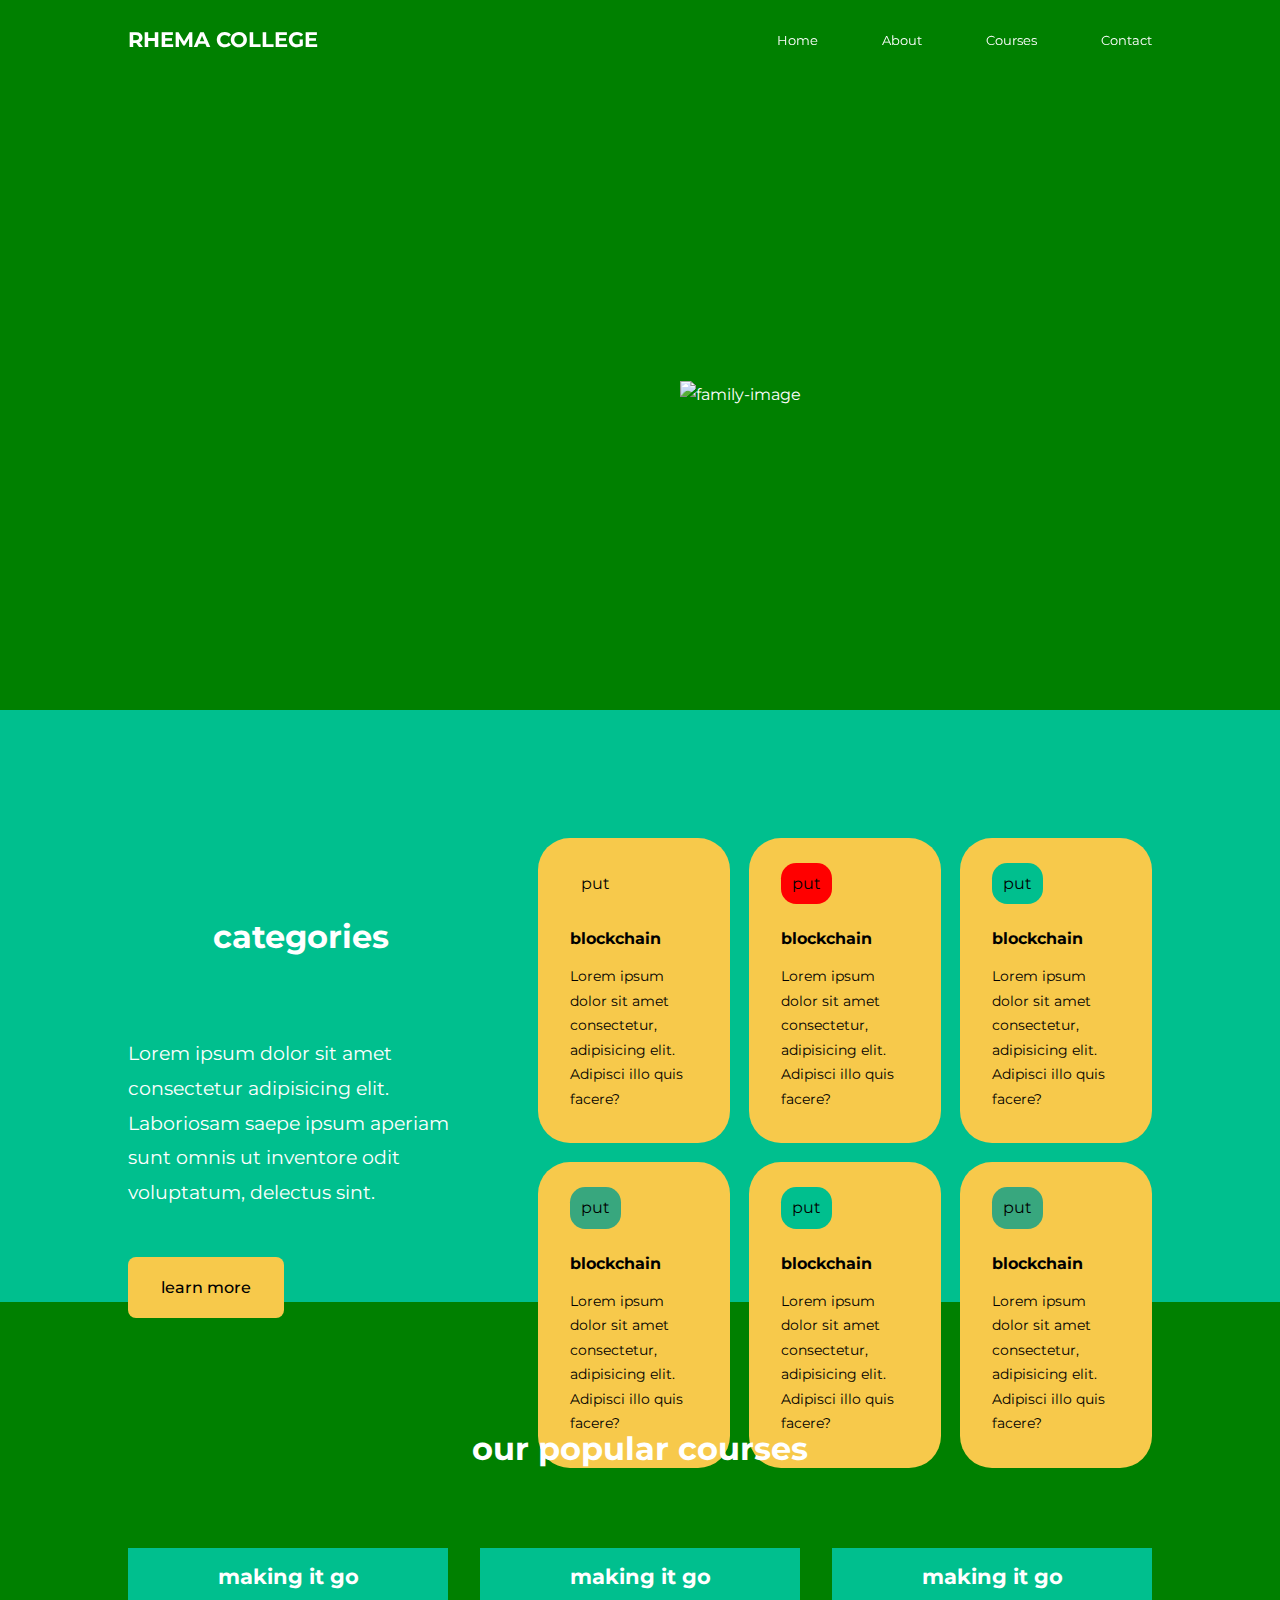
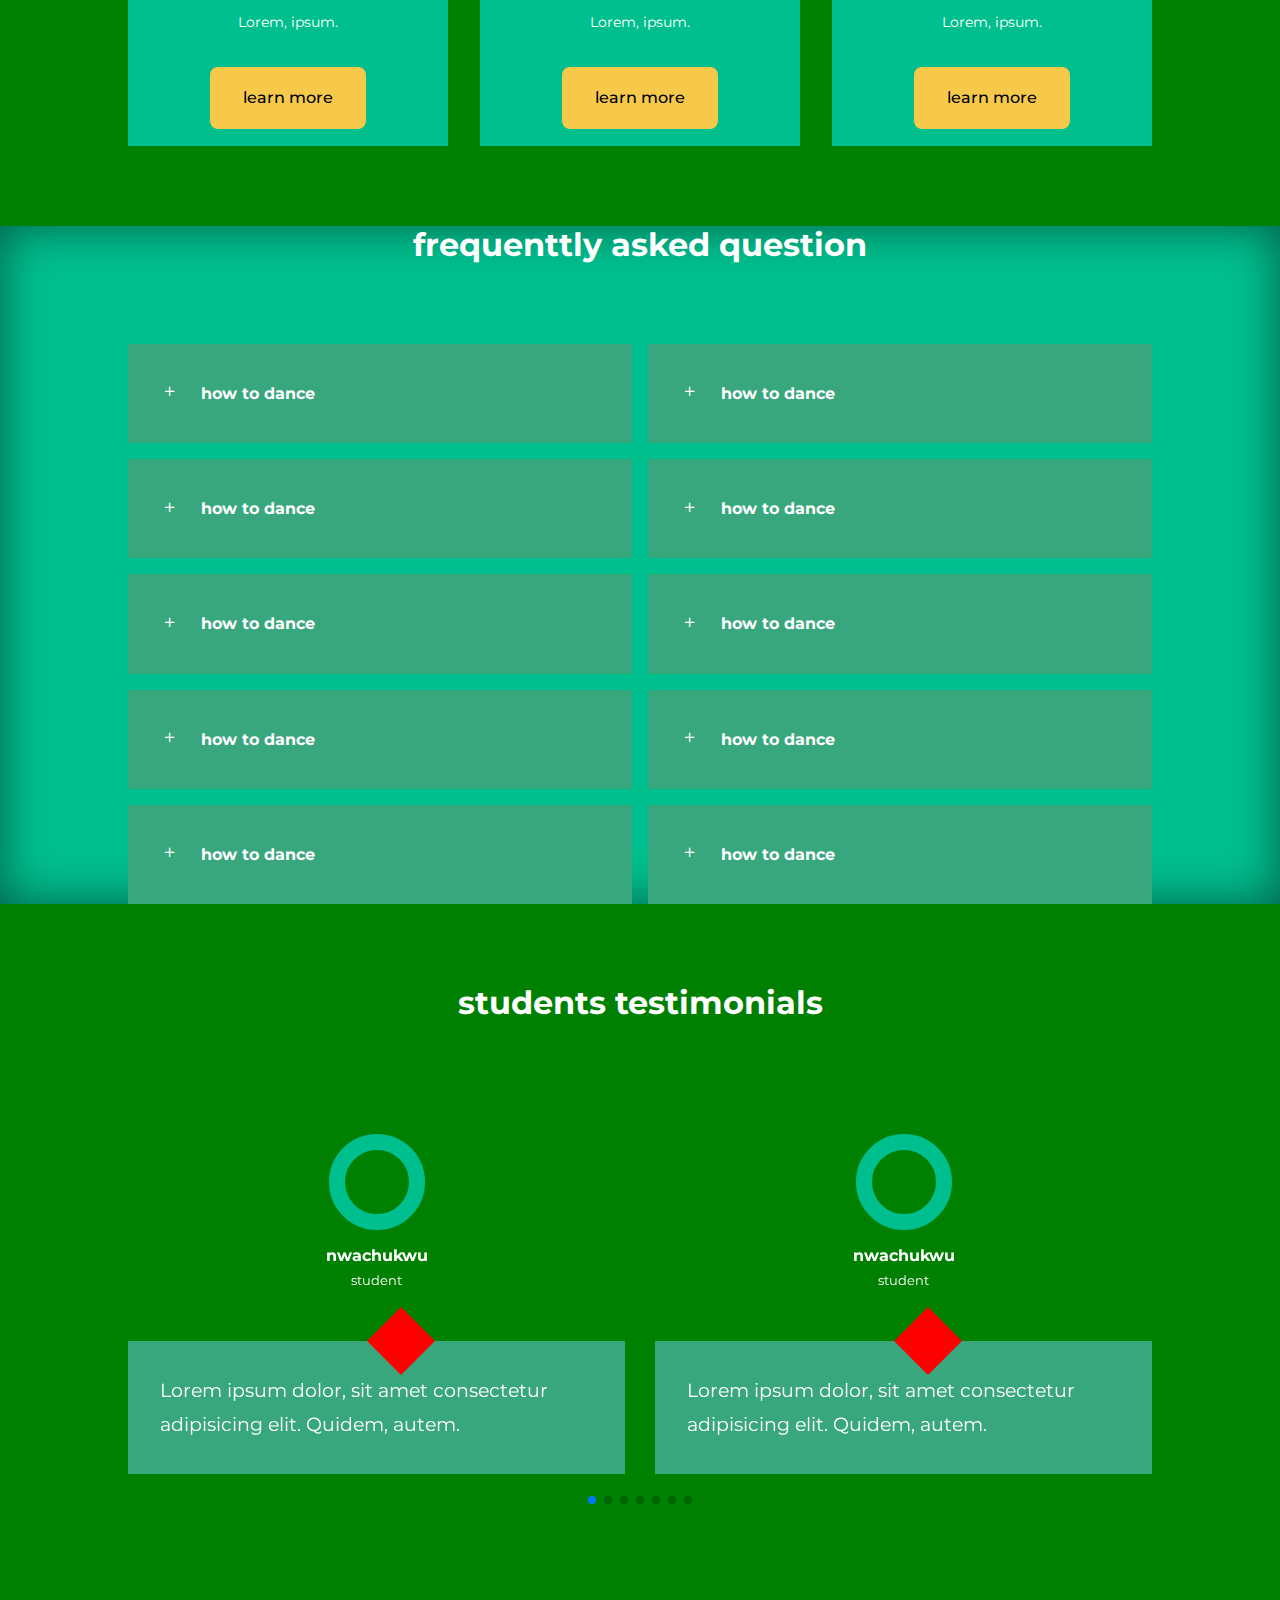
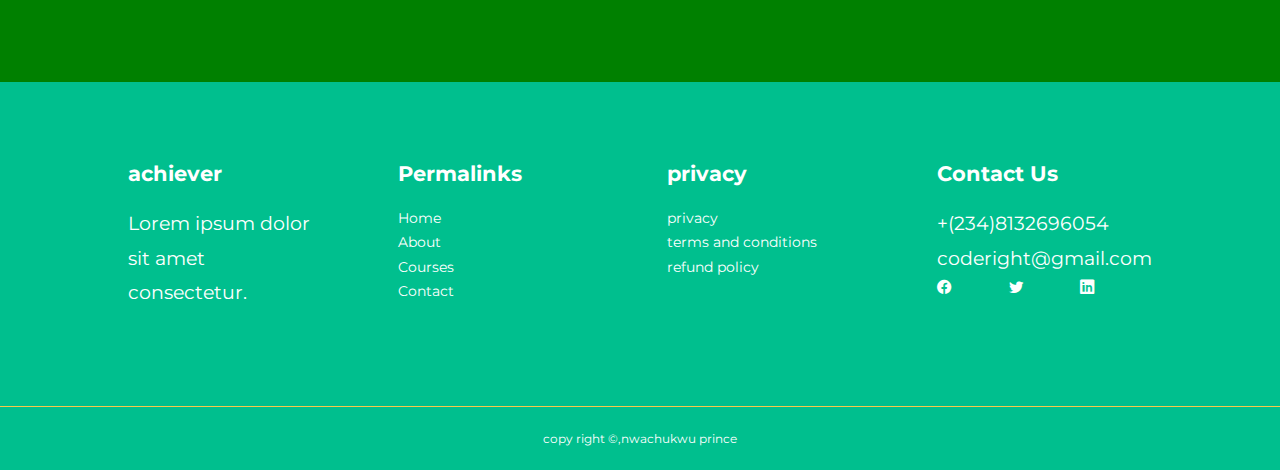
==== index.html @ 140287f4 "main commit" ====
<!DOCTYPE html>

<html lang="en">
<head>
    <meta charset="UTF-8">
    <meta http-equiv="X-UA-Compatible" content="IE=edge">
    <meta name="viewport" content="width=device-width, initial-scale=1.0">
    <title>rhema internation schools, afikpo</title>

    <!--google fonts style-->
    <link rel="preconnect" href="https://fonts.googleapis.com"><link rel="preconnect" href="https://fonts.gstatic.com" crossorigin><link href="https://fonts.googleapis.com/css2?family=Montserrat:ital,wght@0,300;0,400;0,500;0,600;0,700;0,800;0,900;1,300;1,400;1,500;1,600;1,700;1,800;1,900&display=swap" rel="stylesheet">


    <!--boostrap icon cdn is here-->
    <link rel="stylesheet" href="https://cdn.jsdelivr.net/npm/bootstrap-icons@1.10.2/font/bootstrap-icons.css">

    <!--swipper js cdn link-->
    <link rel="stylesheet"href="https://cdn.jsdelivr.net/npm/swiper@8/swiper-bundle.min.css"/>
    
            
    <!--main css link-->
    <link rel="stylesheet" href="./css/index.css">

</head>
<body>
    <nav>
        <div class="container nav__container">
   
            <a href="index.html"><h4>RHEMA COLLEGE</h4></a>  

            <ul class="nav__menu">
                <li><a href="index.html">Home</a></li> 
                <li><a href="about.html">About</a></li> 
                <li><a href="courses.html">Courses</a></li> 
                <li><a href="contact.html">Contact</a></li> 
            </ul>

            <button id="open-menu-btn"><i class="bi bi-list"></i></button>
            <button id="close-menu-btn"><i class="bi bi-x-lg"></i></button>
            
        </div>
    </nav>

    <header> 

        <div class="container header__container">

            <div class="header__left">
                <h2>Grow your kills to advance your carrier to a higher level</h2>
                <p>Lorem ipsum dolor sit amet consectetur, adipisicing elit. Quod cupiditate neque reiciendis sed perferendis labore quaerat nisi asperiores. Doloribus, deleniti.</p>
                <a href="courses.html" class="btn btn__primary">Get started</a>
            </div>                                
        
            <div class="header__right">
                <div class="header__right-image">
                    <img src="./images/FB_IMG_16158444612222842.jpg" alt="family-image">
                </div>
            </div>
            
        </div>

    </header>

    <!--end of header-->

    <section class="categories">

        <div class="container categories__container"> 

            <div class=" categories__left">
                <h2>categories</h2>
                <p>Lorem ipsum dolor sit amet consectetur adipisicing elit. Laboriosam saepe ipsum aperiam sunt omnis ut inventore odit voluptatum, delectus sint.</p>
                <a href="#" class="btn btn__primary">learn more</a> 
            </div>
            
            <div class="categories__right">
                    
                <article class="category">
                    <span class="category__icon">put</span>
                    <h5>blockchain</h5>
                    <p>Lorem ipsum dolor sit amet consectetur, adipisicing elit. Adipisci illo quis facere?</p>
                </article>

                <article class="category">
                    <span class="category__icon">put</span>
                    <h5>blockchain</h5>
                    <p>Lorem ipsum dolor sit amet consectetur, adipisicing elit. Adipisci illo quis facere?</p>
                </article>
                

                <article class="category">
                    <span class="category__icon">put</span>
                    <h5>blockchain</h5>
                    <p>Lorem ipsum dolor sit amet consectetur, adipisicing elit. Adipisci illo quis facere?</p>
                </article>
                
                <article class="category">
                    <span class="category__icon">put</span>
                    <h5>blockchain</h5>
                    <p>Lorem ipsum dolor sit amet consectetur, adipisicing elit. Adipisci illo quis facere?</p>
                </article>
                
                <article class="category">
                    <span class="category__icon">put</span>
                    <h5>blockchain</h5>
                    <p>Lorem ipsum dolor sit amet consectetur, adipisicing elit. Adipisci illo quis facere?</p>
                </article>
                
                <article class="category">
                    <span class="category__icon">put</span>
                    <h5>blockchain</h5>
                    <p>Lorem ipsum dolor sit amet consectetur, adipisicing elit. Adipisci illo quis facere?</p>
                </article>
                

            </div>
        </div>
    </section>
<!--end of categories section-->
    <section class="courses">
        <h2>our popular courses</h2>
        <div class="container courses__container">
           
            <article class="course">
                <div class="course__image">
                    <img src="images/IMG_0581.jpeg" alt="">
                    <div class="course__info">
                        <h4>making it go</h4>
                          <p>Lorem, ipsum.</p>
                         <a href="course.html" class="btn btn__primary">learn more</a>
                    </div>
                    
                </div>
            </article> 

           
            <article class="course">
                <div class="course__image">
                    <img src="images/IMG_0581.jpeg" alt="">
                    <div class="course__info">
                        <h4>making it go</h4>
                          <p>Lorem, ipsum.</p>
                         <a href="course.html" class="btn btn__primary">learn more</a>
                    </div>
                    
                </div>
            </article> 

            <article class="course">
                <div class="course__image">
                    <img src="images/IMG_0581.jpeg" alt="">
                    <div class="course__info">
                        <h4>making it go</h4>
                          <p>Lorem, ipsum.</p>
                         <a href="course.html" class="btn btn__primary">learn more</a>
                    </div>
                    
                </div>
            </article> 
        </div>
    </section>

    <!--faqs section-->

        <section class="faqs">
            <h2>frequenttly asked question</h2>
            <div class="container faqs__container">

                <article class="faq">
                    <div class="faq__icon"><i class="bi bi-plus"></i></div>
                     <div class="question__answer">
                        <h4>how to dance</h4>
                        <p>Lorem, ipsum.</p>
                     </div>
                </article>

                <article class="faq">
                    <div class="faq__icon"><i class="bi bi-plus"></i></div>
                     <div class="question__answer">
                        <h4>how to dance</h4>
                        <p>Lorem, ipsum.</p>
                     </div>
                </article>
                
                <article class="faq">
                    <div class="faq__icon"><i class="bi bi-plus"></i></div>
                     <div class="question__answer">
                        <h4>how to dance</h4>
                        <p>Lorem, ipsum.</p>
                     </div>
                </article>

                <article class="faq">
                    <div class="faq__icon"><i class="bi bi-plus"></i></div>
                     <div class="question__answer">
                        <h4>how to dance</h4>
                        <p>Lorem, ipsum.</p>
                     </div>
                </article>

                <article class="faq">
                    <div class="faq__icon"><i class="bi bi-plus"></i></div>
                     <div class="question__answer">
                        <h4>how to dance</h4>
                        <p>Lorem, ipsum.</p>
                     </div>
                </article>

                <article class="faq">
                    <div class="faq__icon"><i class="bi bi-plus"></i></div>
                     <div class="question__answer">
                        <h4>how to dance</h4>
                        <p>Lorem, ipsum.</p>
                     </div>
                </article>

                <article class="faq">
                    <div class="faq__icon"><i class="bi bi-plus"></i></div>
                     <div class="question__answer">
                        <h4>how to dance</h4>
                        <p>Lorem, ipsum.</p>
                     </div>
                </article>

                <article class="faq">
                    <div class="faq__icon"><i class="bi bi-plus"></i></div>
                     <div class="question__answer">
                        <h4>how to dance</h4>
                        <p>Lorem, ipsum.</p>
                     </div>
                </article>

                <article class="faq">
                    <div class="faq__icon"><i class="bi bi-plus"></i></div>
                     <div class="question__answer">
                        <h4>how to dance</h4>
                        <p>Lorem, ipsum.</p>
                     </div>
                </article>

                <article class="faq">
                    <div class="faq__icon"><i class="bi bi-plus"></i></div>
                     <div class="question__answer">
                        <h4>how to dance</h4>
                        <p>Lorem, ipsum.</p>
                     </div>
                </article>

            </div>
        </section>    

        <!--testimonials section-->  
        <section class="container testimonials__container  mySwiper">
            <h2>students testimonials</h2>
            <div class="swiper-wrapper">
                <article class="testimonial swiper-slide">
                <div class="avatar">
                    <img src="images/img_right1.jpeg" alt="">
                </div>
                <div class="testimonial__info">
                    <h5>nwachukwu</h5>
                    <small>student</small>
                </div>
                <div class="testimonial__body">
                    <p>Lorem ipsum dolor, sit amet consectetur adipisicing elit. Quidem, autem.</p>
                </div>
                </article>

                <article class="testimonial swiper-slide">
                <div class="avatar">
                    <img src="images/img_right1.jpeg" alt="">
                </div>
                <div class="testimonial__info">
                    <h5>nwachukwu</h5>
                    <small>student</small>
                </div>
                <div class="testimonial__body">
                    <p>Lorem ipsum dolor, sit amet consectetur adipisicing elit. Quidem, autem.</p>
                </div>
                </article>

                <article class="testimonial swiper-slide">
                <div class="avatar">
                    <img src="images/img_right1.jpeg" alt="">
                </div>
                <div class="testimonial__info">
                    <h5>nwachukwu</h5>
                    <small>student</small>
                </div>
                <div class="testimonial__body">
                    <p>Lorem ipsum dolor, sit amet consectetur adipisicing elit. Quidem, autem.</p>
                </div>
                </article>

                <article class="testimonial swiper-slide">
                <div class="avatar">
                    <img src="images/img_right1.jpeg" alt="">
                </div>
                <div class="testimonial__info">
                    <h5>nwachukwu</h5>
                    <small>student</small>
                </div>
                <div class="testimonial__body">
                    <p>Lorem ipsum dolor, sit amet consectetur adipisicing elit. Quidem, autem.</p>
                </div>
                </article>

                <article class="testimonial swiper-slide">
                <div class="avatar">
                    <img src="images/img_right1.jpeg" alt="">
                </div>
                <div class="testimonial__info">
                    <h5>nwachukwu</h5>
                    <small>student</small>
                </div>
                <div class="testimonial__body">
                    <p>Lorem ipsum dolor, sit amet consectetur adipisicing elit. Quidem, autem.</p>
                </div>
                </article>

                <article class="testimonial swiper-slide">
                <div class="avatar">
                    <img src="images/img_right1.jpeg" alt="">
                </div>
                <div class="testimonial__info">
                    <h5>nwachukwu</h5>
                    <small>student</small>
                </div>
                <div class="testimonial__body">
                    <p>Lorem ipsum dolor, sit amet consectetur adipisicing elit. Quidem, autem.</p>
                </div>
                </article>

                <article class="testimonial swiper-slide">
                <div class="avatar">
                    <img src="images/img_right1.jpeg" alt="">
                </div>
                <div class="testimonial__info">
                    <h5>nwachukwu</h5>
                    <small>student</small>
                </div>
                <div class="testimonial__body">
                    <p>Lorem ipsum dolor, sit amet consectetur adipisicing elit. Quidem, autem.</p>
                </div>
                </article>

                <article class="testimonial swiper-slide">
                <div class="avatar">
                    <img src="images/img_right1.jpeg" alt="">
                </div>
                <div class="testimonial__info">
                    <h5>nwachukwu</h5>
                    <small>student</small>
                </div>
                <div class="testimonial__body">
                    <p>Lorem ipsum dolor, sit amet consectetur adipisicing elit. Quidem, autem.</p>
                </div>
                </article>
            </div>
            <div class="swiper-pagination"></div>

        </section>     

        <footer>
            <div class="container footer__container">
                <div class="footer__1">
                    <a href="index.html" class="footer__logo"><h4>achiever</h4></a>
                    <p>Lorem ipsum dolor sit amet consectetur.</p>
                </div>

                <div class="footer__2">
                    <h4>Permalinks</h4>
                    
                    <ul class="permalinks">
                        <li><a href="index.html">Home</a></li> 
                        <li><a href="about.html">About</a></li> 
                        <li><a href="courses.html">Courses</a></li> 
                        <li><a href="contact.html">Contact</a></li> 
                    </ul>
                    
                </div>

                <div class="footer__3">
                    <h4>privacy</h4>
                    <ul class="privacy">
                        <li><a href="#">privacy</a></li>
                        <li><a href="#">terms and conditions</a></li>
                        <li><a href="#">refund policy</a></li>
                    </ul>
                </div>

                <div class="footer__4">
                    <h4>Contact Us</h4>
                    <div>
                        <p>+(234)8132696054</p>
                        <p>coderight@gmail.com</p>
                    </div>

                    <ul class="socials">
                       <li><a href="https://faceebook.com/bldrachiever"><i class="bi bi-facebook"></i></a></li>
                       <li> <a href="https://twitter.com/nwachukwu prince"><i class="bi bi-twitter"></i></a></li>
                        <li><a href="https://linkedin.com/nwachukwu-prince-5a0383254"><i class="bi bi-linkedin"></i></li>
                        </a>

                    </ul>
                </div>

            </div>

            <div id="small"> <small>copy right &copy,nwachukwu prince</small></div>

        </footer>

    <!--swipper js code here--> 
    <script src="https://cdn.jsdelivr.net/npm/swiper@8/swiper-bundle.min.js"></script>
    <script src="main.js"></script>

    <script>

      var swiper = new Swiper(".mySwiper", {
        slidesPerView: 1,
        spaceBetween: 30,
        pagination: {
          el: ".swiper-pagination",
          clickable: true,
        },
        //when window width is >= 600px
        breakpoints: {
            600:{
                slidesPerView: 2,
            }
        }
      });
        
    </script>
</body>
</html>
---- css/index.css ----
/*=================beginning of global styles=============*/

*{ 
    padding: 0;
    margin: 0;
    outline: 0;
    border: 0;
    list-style: none;
    text-decoration: none;
    box-sizing: border-box;   
}

:root{
    --color_primary:#38a77e;
    --color_success:#00bf8e;
    --color_warning:#f7c94b;
    --color_danger:red;
    --color_danger_variant:rgba(247,88,66,0.4);
    --color_white:#fff;
    --color_light:rgb(255,255,255,0.7);
    --color_black:#000;
    --color_bg:/*rgba(20,100,20,0.8);*/green;
    --color_bg1:#00bf8e;
    --color_bg2:#f7c94b;

    --container_width_lg:80%;
    --container_width_md:90%;
    --container_width_sm:94%;
 
    --transition: all 400ms ease;
}
    
a{
    color: var(--color_white);
}

.btn{
    font-weight: 500;
    color: var(--color_bg);
    background-color:var(--color_bg2);
    border: 1px solid transparent;
    border-radius: 0.5rem;
    padding:1rem 2rem;
    text-align: center;
    transition: var(--transition);
    display:inline-block;
    margin: 0 auto;
    

}

.btn:hover{ 
    background:transparent;
    color:var(--color_black);
    border-color:var(--color_white);
}

.btn__primary{
    background-color: var(--color_bg2); 
    color: var(--color_black);
      
}

img{
    width: 100%;
    display: block;
    object-fit: cover;

}

section h2{
    text-align: center;
    margin: 5rem auto;
}

h1,h2,h3,h4,h5{
    line-height: 1.2;
} 

h1{
    font-size: 2.4rem;
}

h2{
    font-size: 2rem;
}

h3{
    font-size: 1.6rem;
}

h4{
    font-size: 1.3rem;
}

h5{
    font-size: 1rem;
}

p{
    line-height: 1.8;
    font-size: 1.2rem;
}

.container{
    width:var(--container_width_lg);
    margin: 0 auto;
}

section h2{
    text-align: center;
}

body{
    font-family: 'Montserrat', sans-serif;
    line-height: 1.7;
    color:var(--color_white) ;
    background-color:var(--color_bg);
    width:100vw;
} 

/*=================end of global styles=============*/


/*=================start of nav styles=============*/
nav{
    width: 100vw;
    height: 5rem; 
    position: fixed;
    top: 0;
    box-shadow:  0 5px 6px rgba(--color_warning);
    background-color:transparent;
    z-index: 11;
}

/* windows on scroll action*/
.window-scroll{
    background-color:var(--color_primary);
    box-shadow: 0 1rem 2rem rgba(0, 0, 0, 0.2);
   
}

.nav__container{
    display:flex;
    flex-direction:row;
    justify-content:space-between;
    align-items:center;
    height: 100%;
   }

.nav__menu{
    display: flex;
    align-items: center;
    gap:4rem;
   }
/*
.nav__menu li{
    transition:` var(--transition);
   }

.nav__menu li:hover{
        border-bottom:var(--color_bg) 4px solid;
        color: var(--color_bg);
   }*/

.nav__menu a{
       font-size: 0.8rem;
       transition: var(--transition);
   }
   .nav__menu a:hover{
    color: var(--color_bg2);
   }

nav button{
    display:none;
   }

   /*============header styles ===============*/
        
header{
    height:70vh;
    width:100%;
    position:relative;
    top:5rem;
   /* background-color:var(--colorbg1);*/
    overflow:hidden;
    /*border-bottom: 3px solid navy; */
    margin-bottom: 5rem;
}

.header__container{
    position: relative;
    display: grid;
    grid-template-columns:1fr 1fr;
    height: 100%;
    gap: 5rem;
    align-items: center;
    

}

.header__left{ 
    transform: translateX(0);
    opacity: 0; 
    animation: fromleft 1.5s 1s ease-in forwards;
}

@keyframes fromleft {
    to{
        transform:translateX(10%);
        opacity:1;
    
    }
}

@keyframes fromright {
    to{
        transform:translateX(-20%);
        opacity:1;
    
    }   
}

.header__left p{
    margin: 1rem 0 2.4rem ;

}
.header__image{
    transform: translateX(0); 
   /* opacity: 0;*/
   /* animation: fromright 1.5s 1s ease-in forwards;*/
   /* border: 2px solid red;*/

}

.header__image img{
    opacity: 0;
    animation: fromright 1.5s 1s ease-in forwards; 
}


/*===============categories styles======================*/
/*.category__container{
    line-height: 1;
    margin-bottom: 3rem;
    height:29rem;
}*/

.categories{
    background: var(--color_bg1);
    padding-top: 8rem;
}

.categories h1{
    line-height: 1;
    margin-bottom: 3rem;
}



.categories__container{
    display: grid;
    grid-template-columns: 40% 60%;
   /* gap: 4rem;*/
    height: 29rem;
}

.categories__left p{
     margin:1rem 0 3rem;
 }


.categories__right
{
    display:grid ;
    grid-template-columns: repeat(3, 1fr);
    gap: 1.2rem;

}

.categories__left{
    margin-right: 4rem;
}


@keyframes fadeup{
    to{
        opacity: 1;
        transform: translateY(-25%);
    }
}

.category{
    background: var(--color_bg2);
    padding: 2rem;
    border-radius: 2rem;
    transition: var(--transition);
    width: 12rem;
    /*color: var(--color_bg1);*/
    color:black;
}

.category:hover{
    box-shadow: 0 3rem 3rem rgba(0, 0, 0, 0.3);

}

.category__icon{
    background-color: var(--primary);
    padding: 0.7rem;
    border-radius: 0.95rem;

}

.category h5{
    margin: 2rem 0 1rem;
}
 .category p{
    font-size: 0.85rem;
 }

 .category:nth-child(2) .category__icon{
    background-color: var(--color_danger);
 }

 .category:nth-child(3) .category__icon{
    background-color:var(--color_success) ;
 }

 .category:nth-child(4) .category__icon{
    background-color:var(--color_primary) ;
 }

 .category:nth-child(5) .category__icon{
    background-color: var(--color_success);
 }

 .category:nth-child(6) .category__icon{
    background-color: var(--color_primary);
 }
/*====================courses styles==================*/
section.courses{
    margin-top: 8rem;
}

.courses__container{
    display: grid;
    grid-template-columns: repeat(3,1fr);
    gap: 2rem;
}

.course{
    background: var(--color_bg1);
    text-align: center;
    border: 1px solid transparent;
}
.course:hover{
    background: transparent;
    border-color:var(--color_primary);
    transition: var(--transition);
}

.course__info{
    padding: 1rem;
}
.course__info p{
    margin: 1.2rem 0 2rem;
    font-size: 0.9rem;
}


/*===================faq section====================*/

.faqs{
    background-color: var(--color_bg1);
    box-shadow: inset 0 0 3rem rgba(0, 0, 0, 0.5);

}
.faqs__container{
    display: grid;
    grid-template-columns: 1fr 1fr;
    gap: 1rem;
}

.faq{
    padding: 2rem;
    display: flex;
    align-items: center;
    gap: 1.4rem;
    height: fit-content;
    background-color: var(--color_primary);
    cursor: pointer;
}

.faq h4{
    font-size: 1rem;
    line-height: 2.2;
}


.faq__icon{
    align-self: flex-start;
    font-size: 1.2rem;
}

.faq p{
    margin-top: 0.8rem;
    display: none;
}

.faq.open p{
    display: block;
}

/*===============testimomials section===========================*/
.testimonials__container{
    overflow-x: hidden;
    position: relative;
    margin-bottom: 10rem;
}

.testimonial{
    padding-top: 2rem;
    position: relative;
    margin-bottom: 3rem;
}

.avatar{
    width: 6rem;
    height: 6rem;
    border-radius: 50%;
    overflow: hidden;
    margin: 0 auto 1rem;
    border: 1rem solid var(--color_bg1);
}

.testimonial__info{
    text-align: center;
}

.testimonial__body{
    background-color: var(--color_primary);
    padding: 2rem;
    margin-top: 3rem;
    position: relative;
}

.testimonial__body::before{
    content: "";
    display: block;
    background:linear-gradient(transparent,var(--color_primary),
    var(--color_primary));
    background: red;
    width: 3rem;
    height: 3rem;
    position: absolute;
    top: -1.5rem;
    left: 50%;
    transform: rotate(45deg);
}



/*====================footer styles=====================*/
footer{
    background-color:var(--color_bg1);
    padding-top:5rem;
    font-size: 0.9rem;
    
}

.footer__container{
    display: grid;
    grid-template-columns: repeat(4, 1fr);
    gap: 5rem;
}

.footer__container > div h4{
    margin-bottom: 1.2rem;

}


.footer__1 P{
 margin:0 0 2rem;
}

.footer ul li{
    margin-bottom: 0.7rem;
}
.footer ul li a:hover{
    text-decoration: underline;
}

.footer__socials{
    display: flex;
    gap: 1rem;
    font-size: 1.2rem;
    margin-top: 2rem;
}

.footer__4 .socials{
    display: flex;
    flex-direction: row;
    justify-content:space-between;
}

#small{
    
    text-align: center;
    border-top: 1px solid var(--color_bg2);
    margin-top: 4rem;
    padding: 1.2rem 0;
}

/*================media querriess(tablets)=====================*/
@media screen and (max-width: 1024px) {
    body{
        background-color: #00bf8e;
    }
    .container{
        width: var(--container_width_md);
    }

    h1{
        font: 2.2rem;
    }

    h2{
        font-size: 1.7rem;
    }

    h3{
        font-size: 1.4rem;
    }

    h4{
        font-size: 1.2rem;
    }
/*nav bars*/
nav button{
    display: inline-block;
    background: transparent;
    font-size: 1.8rem;
    color: var(--color_white);

}

nav button#close-menu-btn{
    display: none;
}

.nav__menu{
    position: fixed;
    top: 5rem;
    right: 5%;
    height: fit-content;
    width:18rem;
    flex-direction: column;
    gap:0;
    display: none;
}

.nav__menu li:nth-child(2){
    animation-delay: 200ms;
}

.nav__menu li:nth-child(3){
    animation-delay: 400ms;
}

.nav__menu li:nth-child(4){
    animation-delay: 600ms;
}

.nav__menu li{
    width: 100%;
    height: 4.8rem;
    animation: animateNavItems 400ms linear forwards;
    transform-origin: top right;
    opacity: 0;
}

@keyframes animateNavItems{
    0%{
        transform: rotateZ(-90deg);
    }
    100%{

        transform: rotateZ(0);
        opacity: 1;

    }
}  

.nav__menu li a{
    background: var(--color_primary);
    box-shadow: -4rem 6rem 10rem rgba(0,0,0,0.6) ;
    width: 100%;
    height: 100%;
    display: grid;
    place-items: center;
}

.nav__menu li a:hover{
    background: var(--color_bg2);
    color: var(--color_white);
}

/*======header styles=====*/
header{
    height: 52vh;
    margin-bottom: 4rem;
}

.header__container{
    gap: 0;
    padding-bottom: 3rem;
}

/*======categories ====*/
.categories{
    height: fit-content;
}

.categories__container{
    grid-template-columns: 1fr;
    gap: 3rem;
}

.categories__left{
    margin-right: 0;
}

/*=======popular courses=====*/
.courses{
    margin-top:0;
}

.courses__container{
    grid-template-columns: 1fr 1fr;
}

/*=========faqs=======*/

.faqs__container{
    grid-template-columns: 1fr;

}

.faq{
    padding: 1.5rem;
}

/*========footer======*/
.footer__container{
    grid-template-columns:1fr 1fr ;
}

/*======media querries*/
    @media  screen and (max-width: 600px) {
       .container{
        width: var(--container_width_sm);
       } 

       /*======nav-menu======*/
        .nav__menu{
            right: 3%;
        }

        /*======header======*/
        header{
            height: 100vh;
        }

        .header__container{
            grid-template-columns: 1fr;
            text-align: center;
            margin-top:0;
        }

        .header__left p{
            margin-bottom: 1.3rem;
        }

        /*======categories======*/

        .categories__right{
            grid-template-columns: 1fr 1fr;
            gap: 0.7rem;
        }

        .category{
            padding: 1rem;
            border-radius: 1rem;
        }

        .category__icon{
            margin-top: 4px;
            display: inline-block;
        }

        /*======popular courses======*/
         
        .courses__container{
            grid-template-columns: 1fr;
        }

    }

    /*======testimonials section======*/
    .testimonial__body{
        padding: 1.2rem;
    }

    /*======footer======*/
    .footer__container{
        grid-template-columns: 1fr;
        text-align: center;
        gap: 2rem;
    }

    .footer__1 p{
        margin: 1rem auto;
    }

    .footer__socials{
        justify-content: center;
    }







}
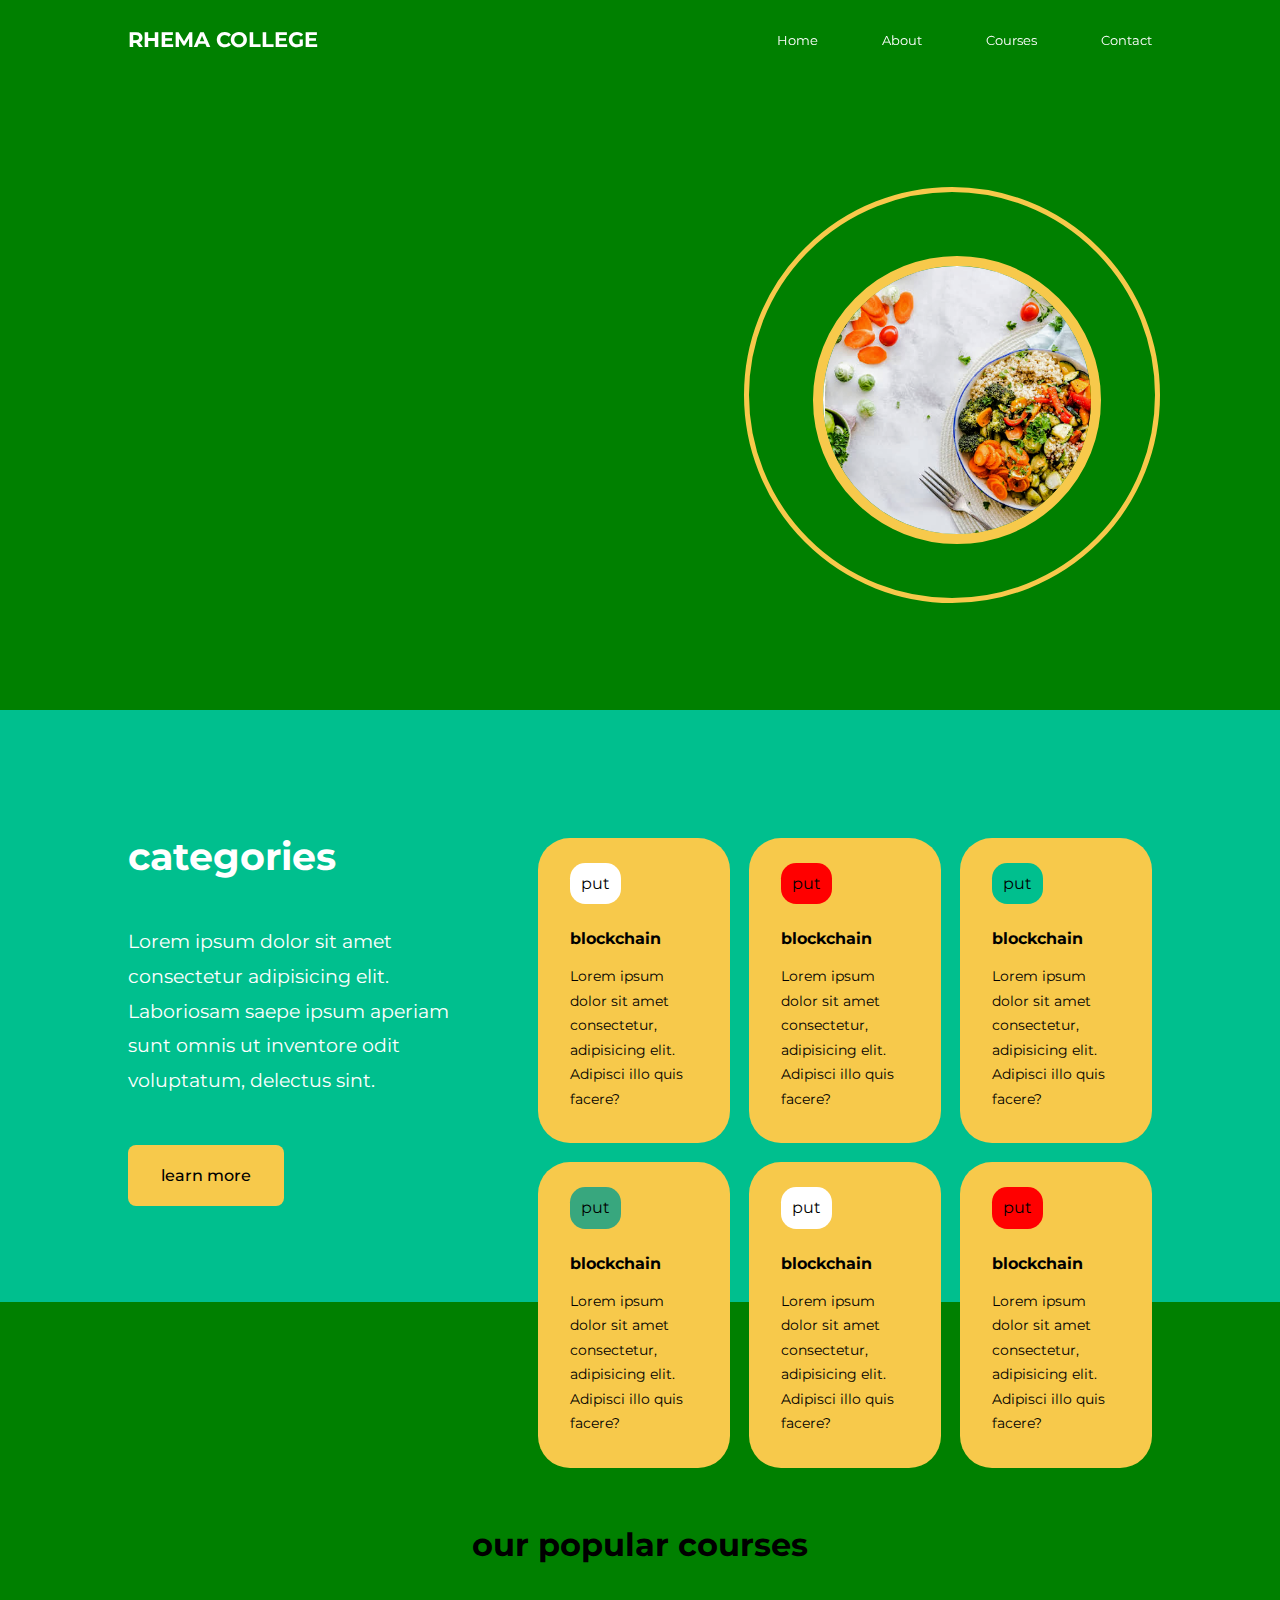
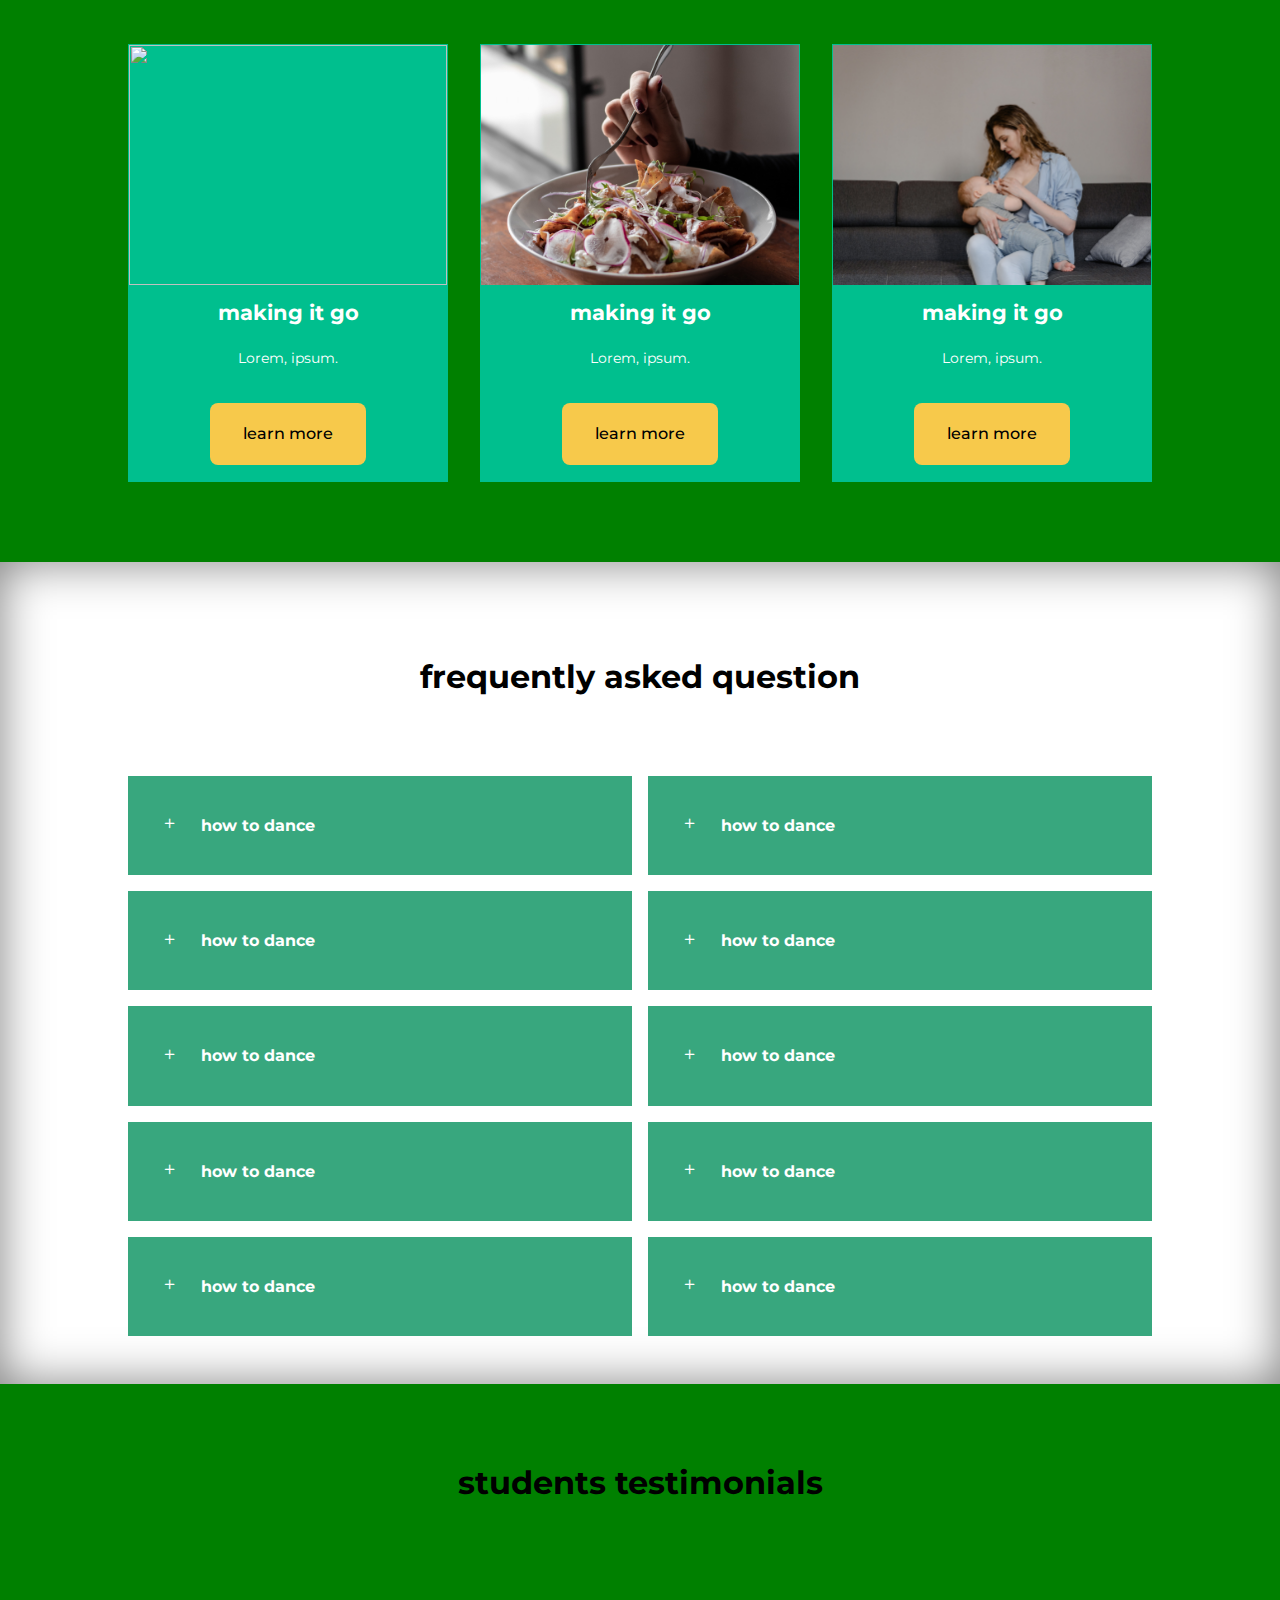
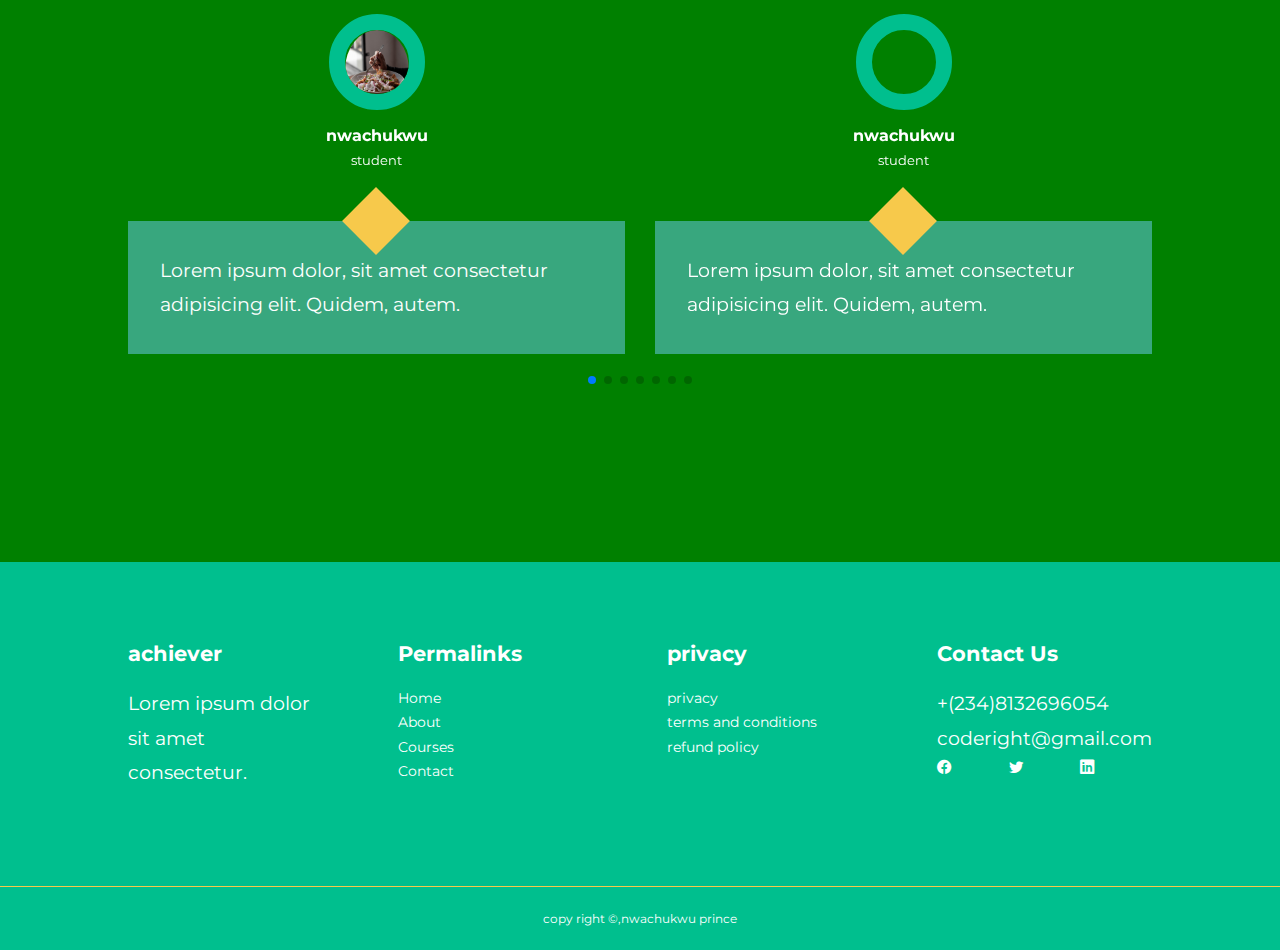
==== commit 1dacb65c: "faqs,and colors update" ====
--- a/index.html
+++ b/index.html
@@ -43,7 +43,7 @@
 
     <header> 
 
-        <div class="container header__container">
+        <div class="header__container">
 
             <div class="header__left">
                 <h2>Grow your kills to advance your carrier to a higher level</h2>
@@ -53,7 +53,7 @@
         
             <div class="header__right">
                 <div class="header__right-image">
-                    <img src="./images/FB_IMG_16158444612222842.jpg" alt="family-image">
+                    <img src="./images/food.png" alt="family-image">
                 </div>
             </div>
             
@@ -68,7 +68,7 @@
         <div class="container categories__container"> 
 
             <div class=" categories__left">
-                <h2>categories</h2>
+                <h1>categories</h1>
                 <p>Lorem ipsum dolor sit amet consectetur adipisicing elit. Laboriosam saepe ipsum aperiam sunt omnis ut inventore odit voluptatum, delectus sint.</p>
                 <a href="#" class="btn btn__primary">learn more</a> 
             </div>
@@ -123,7 +123,7 @@
            
             <article class="course">
                 <div class="course__image">
-                    <img src="images/IMG_0581.jpeg" alt="">
+                    <img src="images/pexels-armin-rimoldi-5553631.jpg" alt="">
                     <div class="course__info">
                         <h4>making it go</h4>
                           <p>Lorem, ipsum.</p>
@@ -136,7 +136,7 @@
            
             <article class="course">
                 <div class="course__image">
-                    <img src="images/IMG_0581.jpeg" alt="">
+                    <img src="images/pexels-brian-jiz-14934043.jpg" alt="">
                     <div class="course__info">
                         <h4>making it go</h4>
                           <p>Lorem, ipsum.</p>
@@ -148,7 +148,7 @@
 
             <article class="course">
                 <div class="course__image">
-                    <img src="images/IMG_0581.jpeg" alt="">
+                    <img src="images/pexels-mart-production-7491724.jpg" alt="">
                     <div class="course__info">
                         <h4>making it go</h4>
                           <p>Lorem, ipsum.</p>
@@ -163,7 +163,7 @@
     <!--faqs section-->
 
         <section class="faqs">
-            <h2>frequenttly asked question</h2>
+            <h2>frequently asked question</h2>
             <div class="container faqs__container">
 
                 <article class="faq">
@@ -255,98 +255,98 @@
             <div class="swiper-wrapper">
                 <article class="testimonial swiper-slide">
                 <div class="avatar">
-                    <img src="images/img_right1.jpeg" alt="">
-                </div>
-                <div class="testimonial__info">
-                    <h5>nwachukwu</h5>
-                    <small>student</small>
-                </div>
-                <div class="testimonial__body">
-                    <p>Lorem ipsum dolor, sit amet consectetur adipisicing elit. Quidem, autem.</p>
-                </div>
-                </article>
-
-                <article class="testimonial swiper-slide">
-                <div class="avatar">
-                    <img src="images/img_right1.jpeg" alt="">
-                </div>
-                <div class="testimonial__info">
-                    <h5>nwachukwu</h5>
-                    <small>student</small>
-                </div>
-                <div class="testimonial__body">
-                    <p>Lorem ipsum dolor, sit amet consectetur adipisicing elit. Quidem, autem.</p>
-                </div>
-                </article>
-
-                <article class="testimonial swiper-slide">
-                <div class="avatar">
-                    <img src="images/img_right1.jpeg" alt="">
-                </div>
-                <div class="testimonial__info">
-                    <h5>nwachukwu</h5>
-                    <small>student</small>
-                </div>
-                <div class="testimonial__body">
-                    <p>Lorem ipsum dolor, sit amet consectetur adipisicing elit. Quidem, autem.</p>
-                </div>
-                </article>
-
-                <article class="testimonial swiper-slide">
-                <div class="avatar">
-                    <img src="images/img_right1.jpeg" alt="">
-                </div>
-                <div class="testimonial__info">
-                    <h5>nwachukwu</h5>
-                    <small>student</small>
-                </div>
-                <div class="testimonial__body">
-                    <p>Lorem ipsum dolor, sit amet consectetur adipisicing elit. Quidem, autem.</p>
-                </div>
-                </article>
-
-                <article class="testimonial swiper-slide">
-                <div class="avatar">
-                    <img src="images/img_right1.jpeg" alt="">
-                </div>
-                <div class="testimonial__info">
-                    <h5>nwachukwu</h5>
-                    <small>student</small>
-                </div>
-                <div class="testimonial__body">
-                    <p>Lorem ipsum dolor, sit amet consectetur adipisicing elit. Quidem, autem.</p>
-                </div>
-                </article>
-
-                <article class="testimonial swiper-slide">
-                <div class="avatar">
-                    <img src="images/img_right1.jpeg" alt="">
-                </div>
-                <div class="testimonial__info">
-                    <h5>nwachukwu</h5>
-                    <small>student</small>
-                </div>
-                <div class="testimonial__body">
-                    <p>Lorem ipsum dolor, sit amet consectetur adipisicing elit. Quidem, autem.</p>
-                </div>
-                </article>
-
-                <article class="testimonial swiper-slide">
-                <div class="avatar">
-                    <img src="images/img_right1.jpeg" alt="">
-                </div>
-                <div class="testimonial__info">
-                    <h5>nwachukwu</h5>
-                    <small>student</small>
-                </div>
-                <div class="testimonial__body">
-                    <p>Lorem ipsum dolor, sit amet consectetur adipisicing elit. Quidem, autem.</p>
-                </div>
-                </article>
-
-                <article class="testimonial swiper-slide">
-                <div class="avatar">
-                    <img src="images/img_right1.jpeg" alt="">
+                    <img src="images/pexels-brian-jiz-14934043.jpg" alt="">
+                </div>
+                <div class="testimonial__info">
+                    <h5>nwachukwu</h5>
+                    <small>student</small>
+                </div>
+                <div class="testimonial__body">
+                    <p>Lorem ipsum dolor, sit amet consectetur adipisicing elit. Quidem, autem.</p>
+                </div>
+                </article>
+
+                <article class="testimonial swiper-slide">
+                <div class="avatar">
+                    <img src="images/pexels-armin-rimoldi-5553631.jpg" alt="">
+                </div>
+                <div class="testimonial__info">
+                    <h5>nwachukwu</h5>
+                    <small>student</small>
+                </div>
+                <div class="testimonial__body">
+                    <p>Lorem ipsum dolor, sit amet consectetur adipisicing elit. Quidem, autem.</p>
+                </div>
+                </article>
+
+                <article class="testimonial swiper-slide">
+                <div class="avatar">
+                    <img src="images/FB_IMG_16158444612222842.jpg" alt="">
+                </div>
+                <div class="testimonial__info">
+                    <h5>nwachukwu</h5>
+                    <small>student</small>
+                </div>
+                <div class="testimonial__body">
+                    <p>Lorem ipsum dolor, sit amet consectetur adipisicing elit. Quidem, autem.</p>
+                </div>
+                </article>
+
+                <article class="testimonial swiper-slide">
+                <div class="avatar">
+                    <img src="images/pexels-armin-rimoldi-5553631.jpg" alt="">
+                </div>
+                <div class="testimonial__info">
+                    <h5>nwachukwu</h5>
+                    <small>student</small>
+                </div>
+                <div class="testimonial__body">
+                    <p>Lorem ipsum dolor, sit amet consectetur adipisicing elit. Quidem, autem.</p>
+                </div>
+                </article>
+
+                <article class="testimonial swiper-slide">
+                <div class="avatar">
+                    <img src="images/food.png" alt="">
+                </div>
+                <div class="testimonial__info">
+                    <h5>nwachukwu</h5>
+                    <small>student</small>
+                </div>
+                <div class="testimonial__body">
+                    <p>Lorem ipsum dolor, sit amet consectetur adipisicing elit. Quidem, autem.</p>
+                </div>
+                </article>
+
+                <article class="testimonial swiper-slide">
+                <div class="avatar">
+                    <img src="images/pexels-brian-jiz-14934043.jpg" alt="">
+                </div>
+                <div class="testimonial__info">
+                    <h5>nwachukwu</h5>
+                    <small>student</small>
+                </div>
+                <div class="testimonial__body">
+                    <p>Lorem ipsum dolor, sit amet consectetur adipisicing elit. Quidem, autem.</p>
+                </div>
+                </article>
+
+                <article class="testimonial swiper-slide">
+                <div class="avatar">
+                    <img src="images/FB_IMG_16158444612222842.jpg" alt="">
+                </div>
+                <div class="testimonial__info">
+                    <h5>nwachukwu</h5>
+                    <small>student</small>
+                </div>
+                <div class="testimonial__body">
+                    <p>Lorem ipsum dolor, sit amet consectetur adipisicing elit. Quidem, autem.</p>
+                </div>
+                </article>
+
+                <article class="testimonial swiper-slide">
+                <div class="avatar">
+                    <img src="images/pexels-armin-rimoldi-5553631.jpg"">
                 </div>
                 <div class="testimonial__info">
                     <h5>nwachukwu</h5>
--- a/css/index.css
+++ b/css/index.css
@@ -66,7 +66,7 @@
     width: 100%;
     display: block;
     object-fit: cover;
-
+    
 }
 
 section h2{
@@ -80,10 +80,12 @@
 
 h1{
     font-size: 2.4rem;
+    
 }
 
 h2{
     font-size: 2rem;
+    color: var(--color_bg2);
 }
 
 h3{
@@ -110,6 +112,7 @@
 
 section h2{
     text-align: center;
+    color: var(--color_black);
 }
 
 body{
@@ -208,7 +211,7 @@
 
 @keyframes fromleft {
     to{
-        transform:translateX(10%);
+        transform:translateX(20%);
         opacity:1;
     
     }
@@ -216,7 +219,7 @@
 
 @keyframes fromright {
     to{
-        transform:translateX(-20%);
+        transform:translateX(-10%);
         opacity:1;
     
     }   
@@ -226,18 +229,43 @@
     margin: 1rem 0 2.4rem ;
 
 }
-.header__image{
-    transform: translateX(0); 
+.header__right-image{
+
+    width:26rem;
+    height: 26rem;
+    border: 5px solid var(--color_warning);
+    margin-left: 4rem;
+    border-radius: 50%;
+    padding: 2rem;
+    position: relative;
+   /* overflow: hidden;*/
    /* opacity: 0;*/
    /* animation: fromright 1.5s 1s ease-in forwards;*/
    /* border: 2px solid red;*/
 
 }
 
+@keyframes rotate {
+    to{
+        transform: rotate(360deg);
+    }
+    
+}
+.header__right-image img{
+    width: 18rem;
+    height: 18rem;
+    border-radius: 50%;
+    border: 10px solid var(--color_warning);
+    position: absolute;
+    top: 4rem;
+    left: 4rem;
+    animation: rotate 5s linear infinite;
+}
+/*
 .header__image img{
     opacity: 0;
     animation: fromright 1.5s 1s ease-in forwards; 
-}
+}*/
 
 
 /*===============categories styles======================*/
@@ -267,7 +295,7 @@
 }
 
 .categories__left p{
-     margin:1rem 0 3rem;
+     margin:3rem 0 3rem;
  }
 
 
@@ -292,6 +320,7 @@
 }
 
 .category{
+   /* border: 3px solid red;*/
     background: var(--color_bg2);
     padding: 2rem;
     border-radius: 2rem;
@@ -302,12 +331,12 @@
 }
 
 .category:hover{
-    box-shadow: 0 3rem 3rem rgba(0, 0, 0, 0.3);
+    box-shadow: 0 2rem 2rem rgba(0, 0, 0, 0.5);
 
 }
 
 .category__icon{
-    background-color: var(--primary);
+    background-color:var(--color_white);
     padding: 0.7rem;
     border-radius: 0.95rem;
 
@@ -333,15 +362,19 @@
  }
 
  .category:nth-child(5) .category__icon{
-    background-color: var(--color_success);
+    background-color: var(--color_white);
  }
 
  .category:nth-child(6) .category__icon{
-    background-color: var(--color_primary);
+    background-color: var(--color_danger);
  }
 /*====================courses styles==================*/
 section.courses{
-    margin-top: 8rem;
+    margin-top: 14rem;
+    padding-bottom: 5rem;
+}
+.course img{
+    height: 15rem;
 }
 
 .courses__container{
@@ -373,14 +406,18 @@
 /*===================faq section====================*/
 
 .faqs{
-    background-color: var(--color_bg1);
+    background-color:var(--color_white);
     box-shadow: inset 0 0 3rem rgba(0, 0, 0, 0.5);
+    padding-top: 1rem;
+    padding-bottom: 3rem;
+
 
 }
 .faqs__container{
     display: grid;
     grid-template-columns: 1fr 1fr;
     gap: 1rem;
+    
 }
 
 .faq{
@@ -391,7 +428,10 @@
     height: fit-content;
     background-color: var(--color_primary);
     cursor: pointer;
-}
+    
+}
+
+
 
 .faq h4{
     font-size: 1rem;
@@ -418,6 +458,7 @@
     overflow-x: hidden;
     position: relative;
     margin-bottom: 10rem;
+    
 }
 
 .testimonial{
@@ -433,6 +474,13 @@
     overflow: hidden;
     margin: 0 auto 1rem;
     border: 1rem solid var(--color_bg1);
+   /* display: flex;
+    align-items: center;
+    justify-content: center;
+    */
+}
+.avatar img{
+    border-radius: 50%;
 }
 
 .testimonial__info{
@@ -451,12 +499,13 @@
     display: block;
     background:linear-gradient(transparent,var(--color_primary),
     var(--color_primary));
-    background: red;
+    background:var(--color_warning);
     width: 3rem;
     height: 3rem;
     position: absolute;
+    
     top: -1.5rem;
-    left: 50%;
+    left: 45%;
     transform: rotate(45deg);
 }
 
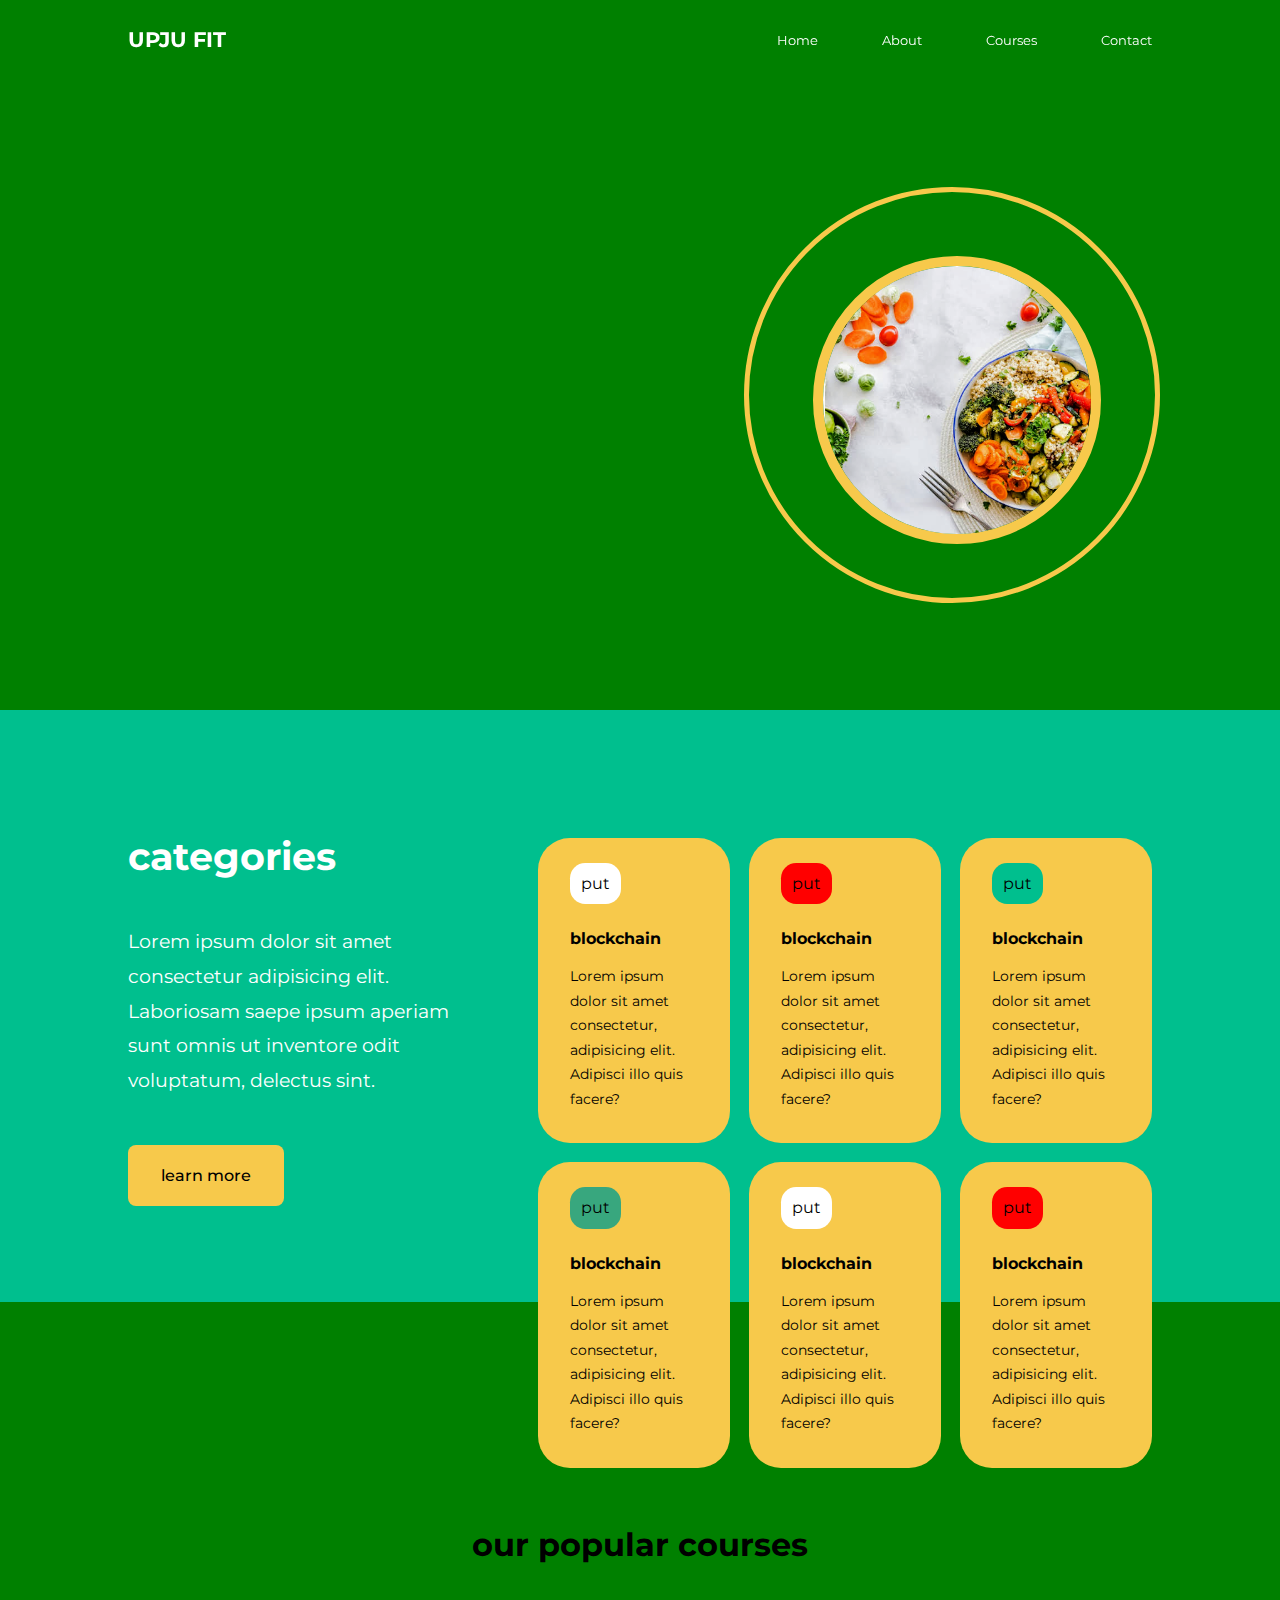
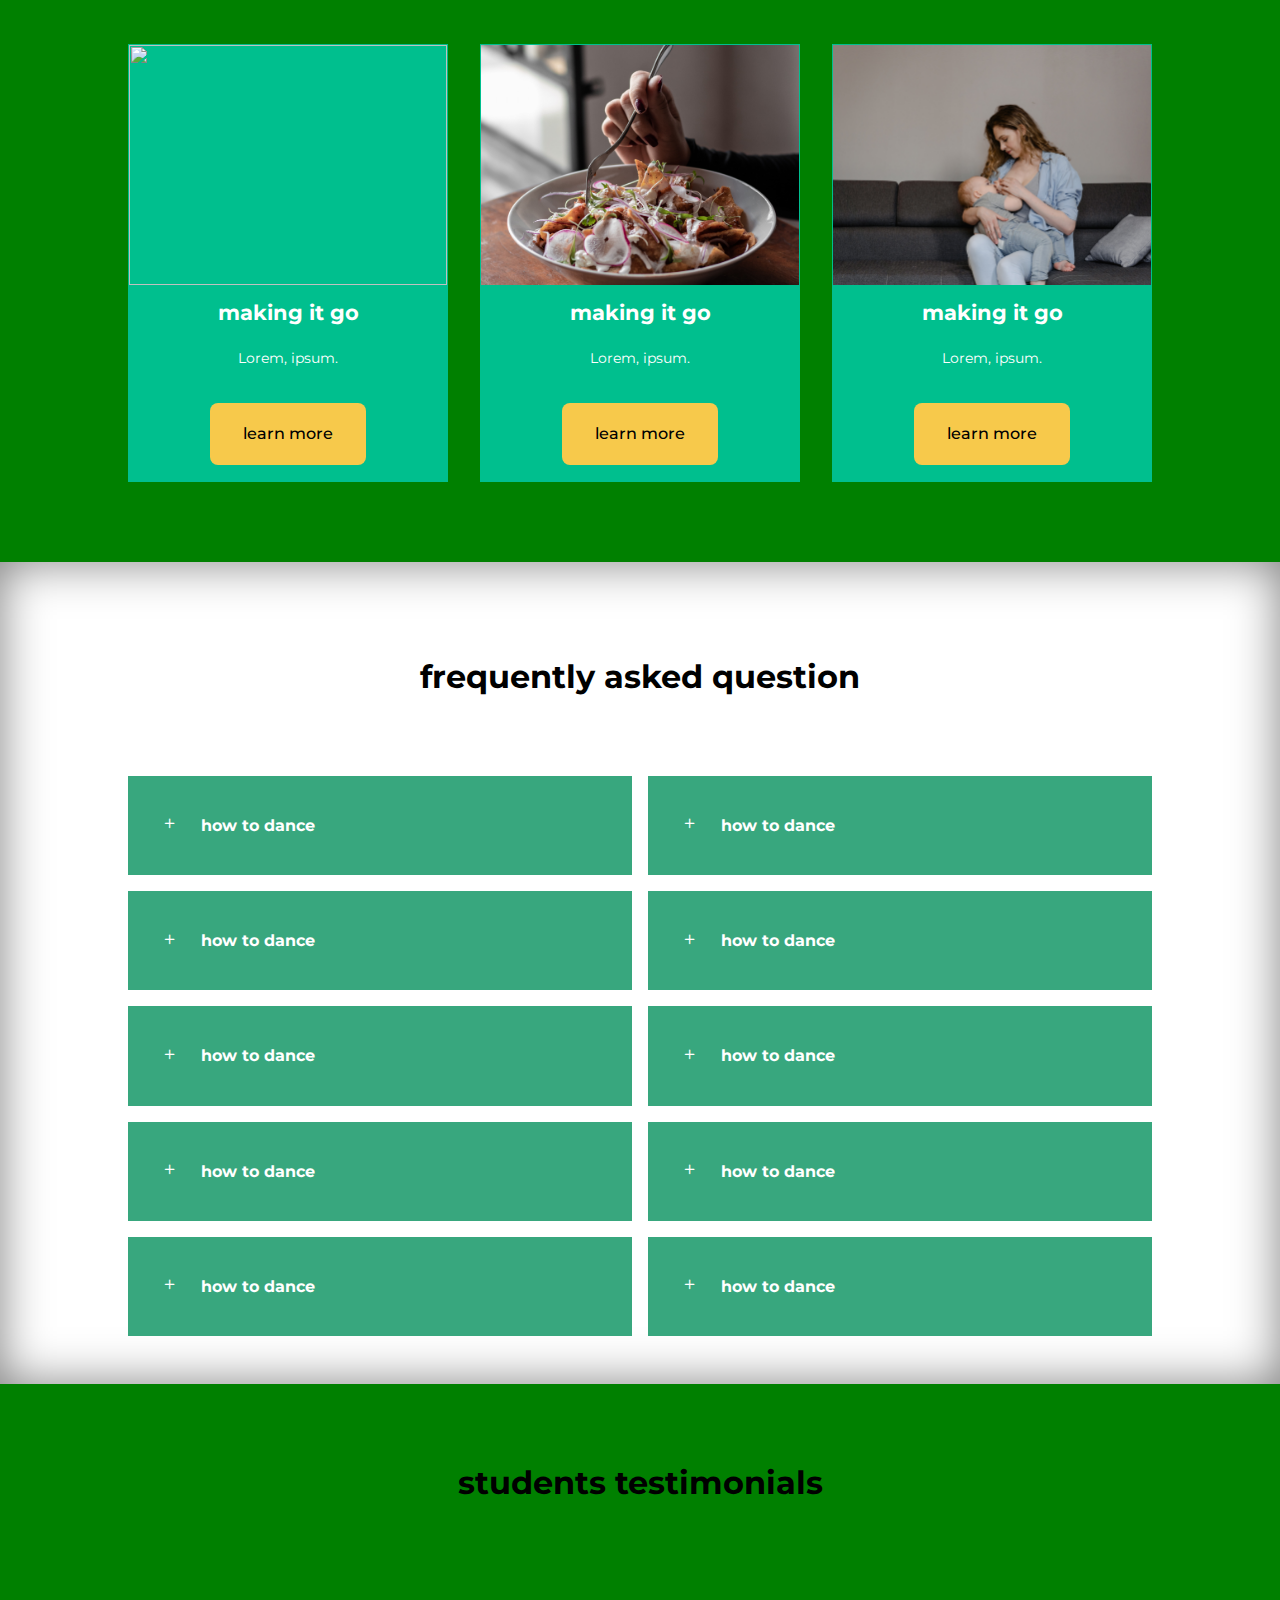
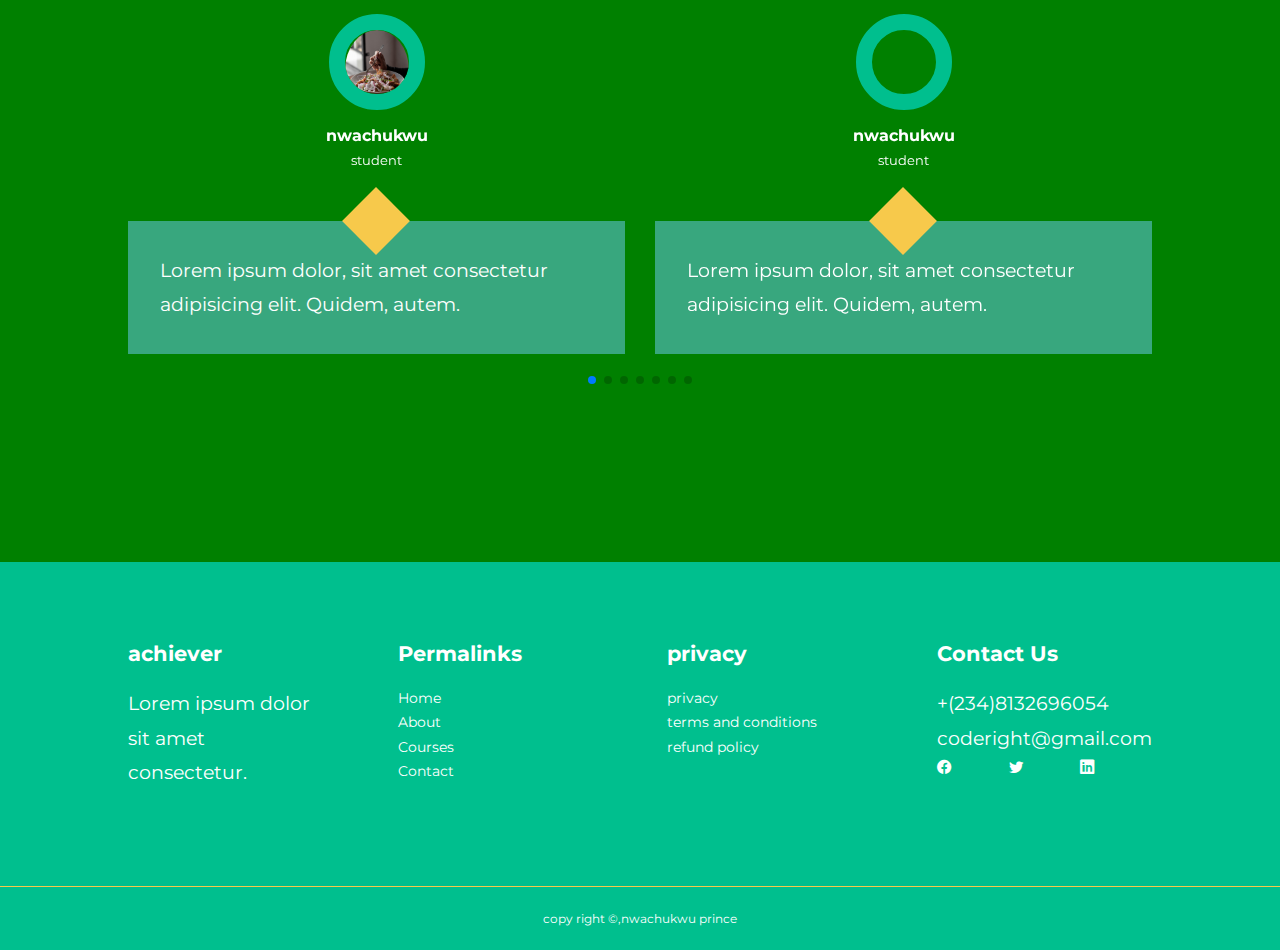
==== commit bd14c752: "banner update 2" ====
--- a/index.html
+++ b/index.html
@@ -26,7 +26,7 @@
     <nav>
         <div class="container nav__container">
    
-            <a href="index.html"><h4>RHEMA COLLEGE</h4></a>  
+            <a href="index.html"><h4>UPJU FIT</h4></a>  
 
             <ul class="nav__menu">
                 <li><a href="index.html">Home</a></li> 
@@ -44,8 +44,8 @@
     <header> 
 
         <div class="header__container">
-
             <div class="header__left">
+                <h2><em>UPJU FITNESS CENTER</em>..............</h2>
                 <h2>Grow your kills to advance your carrier to a higher level</h2>
                 <p>Lorem ipsum dolor sit amet consectetur, adipisicing elit. Quod cupiditate neque reiciendis sed perferendis labore quaerat nisi asperiores. Doloribus, deleniti.</p>
                 <a href="courses.html" class="btn btn__primary">Get started</a>
@@ -53,7 +53,7 @@
         
             <div class="header__right">
                 <div class="header__right-image">
-                    <img src="./images/food.png" alt="family-image">
+                        <img src="./images/food.png" alt="family-image">
                 </div>
             </div>
             
